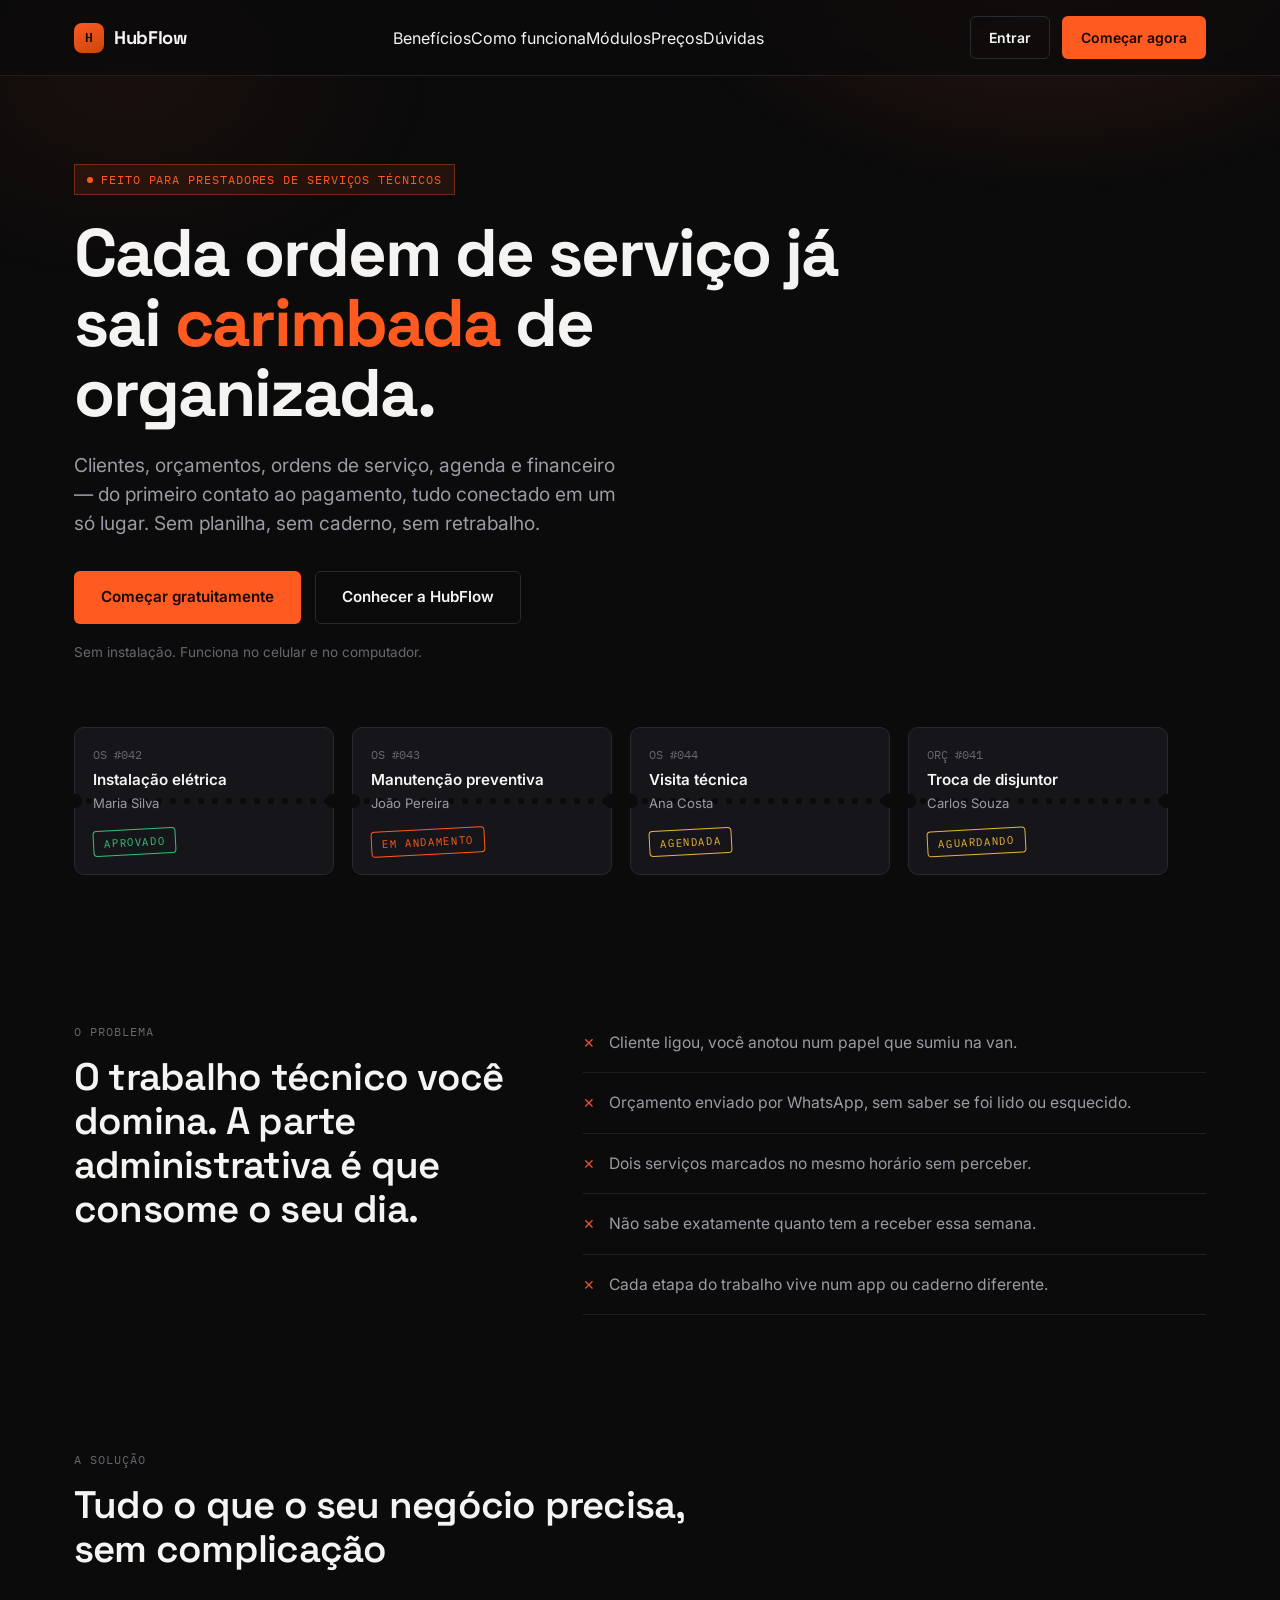
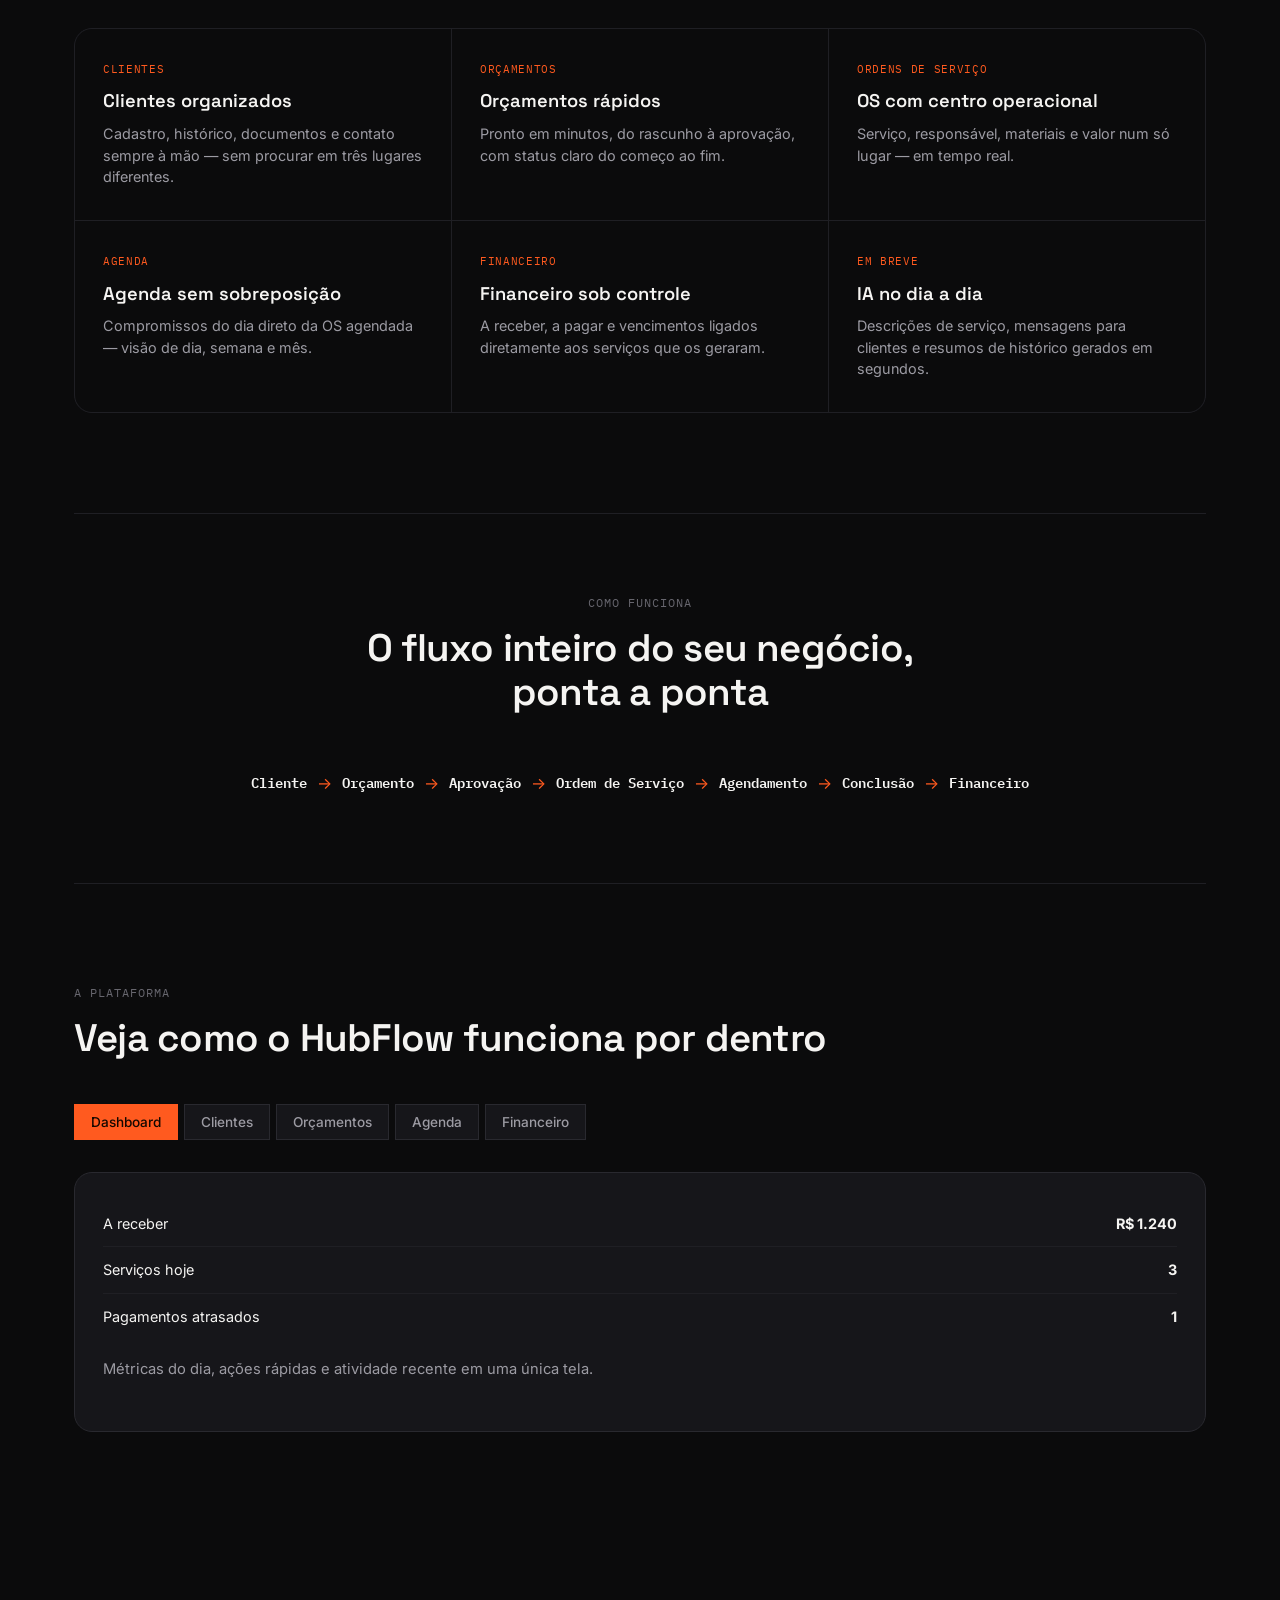
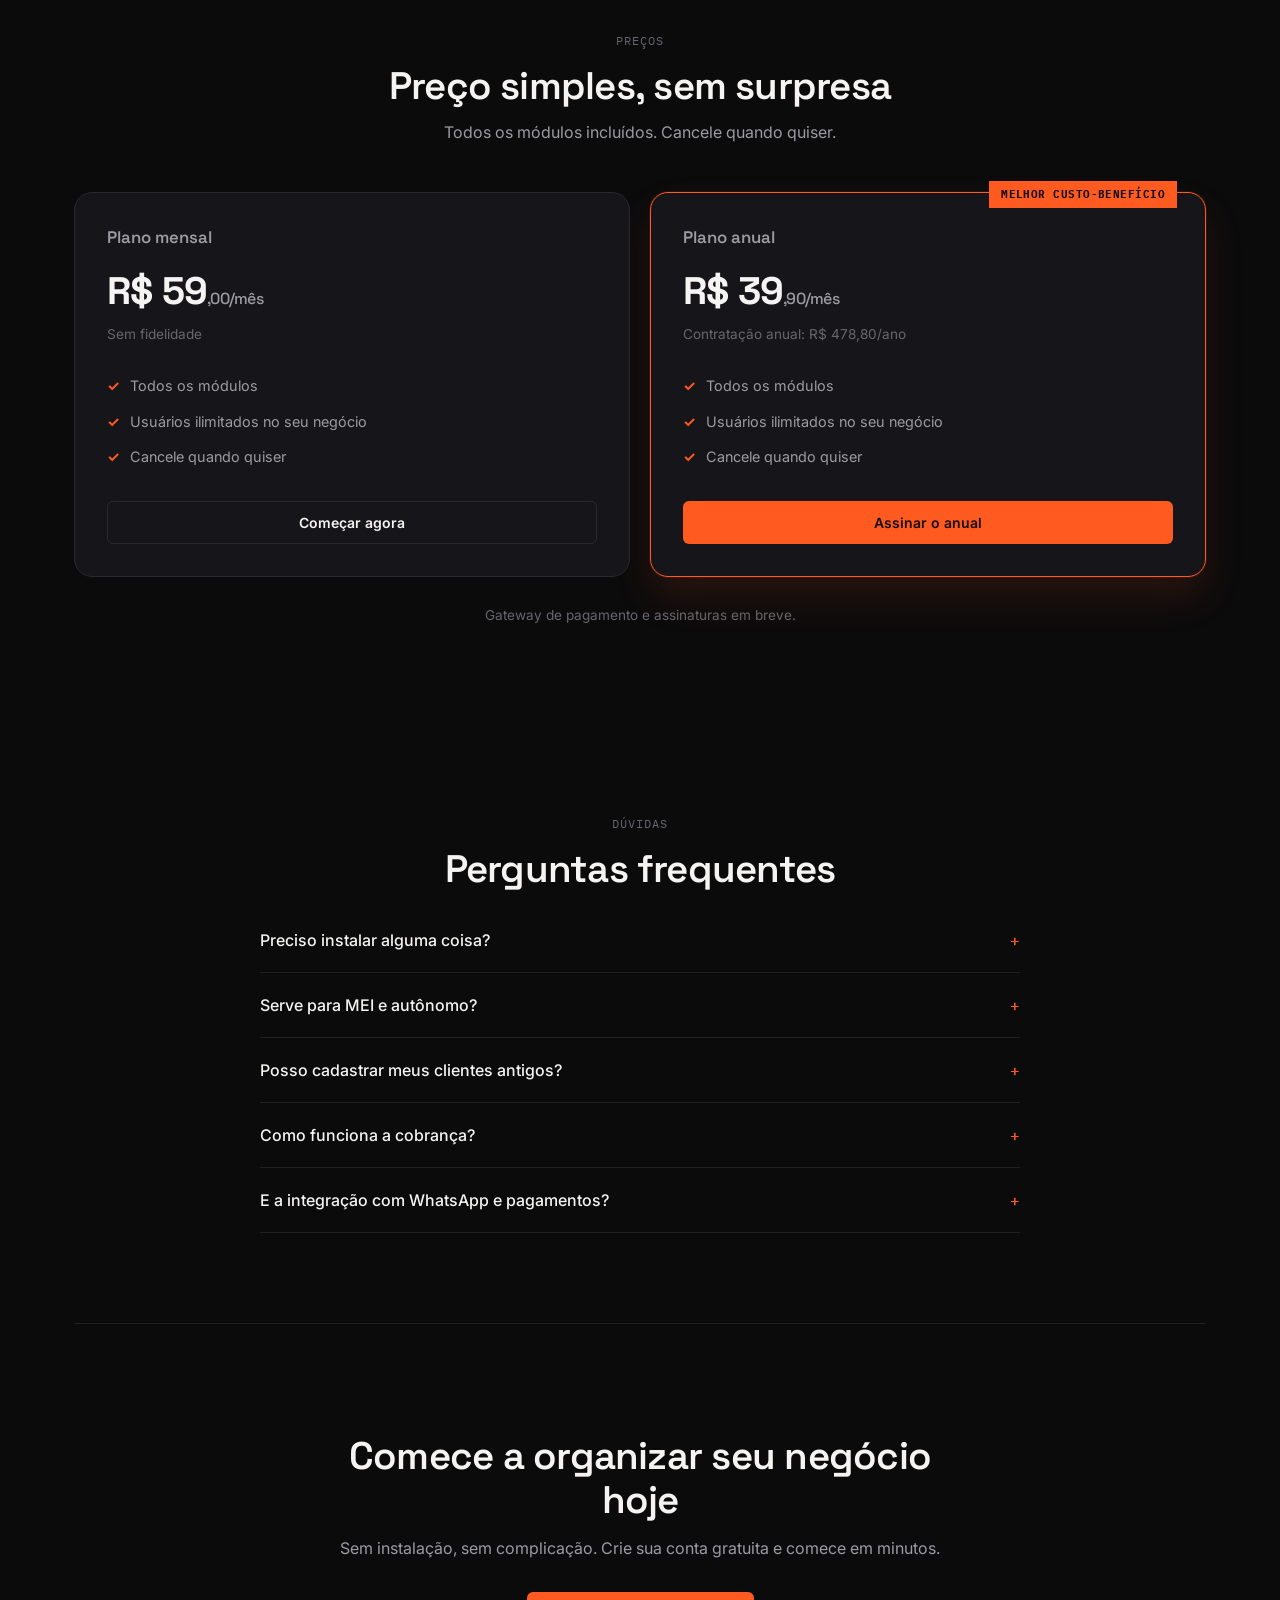
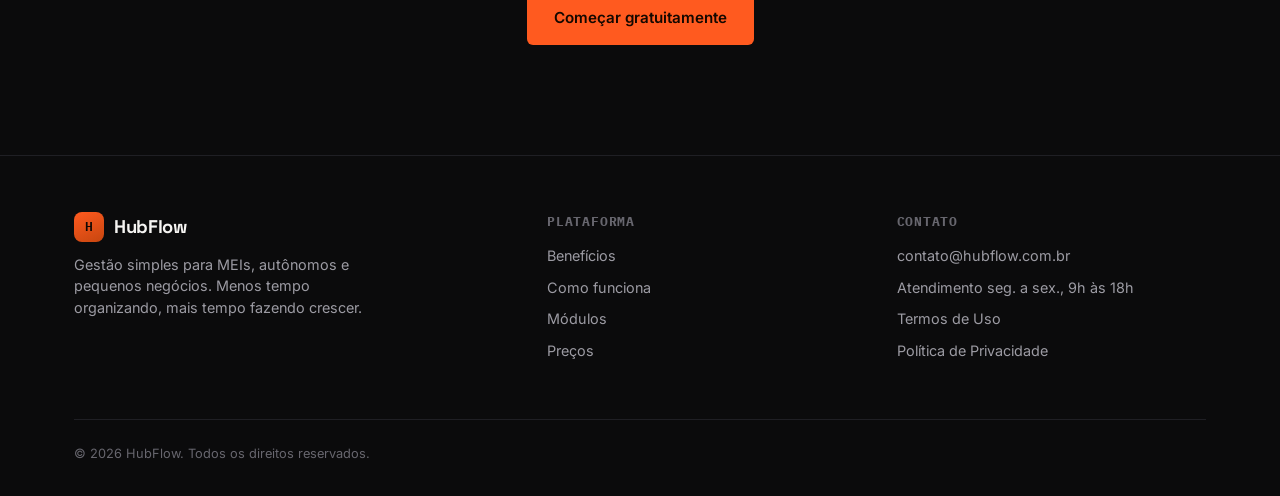
==== PASTA HUBFLOW/landing/index.html @ fb86ac9e "Add files via upload" ====
<!DOCTYPE html>
<html lang="pt-BR">
<head>
<meta charset="UTF-8">
<meta name="viewport" content="width=device-width, initial-scale=1.0">
<title>HubFlow — Organize seu trabalho. Profissionalize seu negócio.</title>
<meta name="description" content="HubFlow reúne clientes, orçamentos, ordens de serviço, agenda e financeiro em um só lugar. Feito para prestadores de serviços técnicos.">
<link rel="preconnect" href="https://fonts.googleapis.com">
<link href="https://fonts.googleapis.com/css2?family=Space+Grotesk:wght@500;600;700&family=Inter:wght@400;500;600;700&family=IBM+Plex+Mono:wght@500;600&display=swap" rel="stylesheet">
<style>
  :root {
    --bg: #0B0B0C;
    --bg-elevated: #16161A;
    --bg-elevated-2: #1D1D22;
    --border: #29292F;
    --border-soft: #1F1F24;
    --text-primary: #F5F4F2;
    --text-secondary: #9C9BA3;
    --text-tertiary: #67666E;
    --accent: #FF5A1F;
    --accent-dim: #C7460F;
    --accent-soft: rgba(255,90,31,0.1);
    --success: #33C17A;
    --warning: #E8B339;
    --font-display: 'Space Grotesk', 'Segoe UI', sans-serif;
    --font-body: 'Inter', 'Segoe UI', sans-serif;
    --font-mono: 'IBM Plex Mono', ui-monospace, monospace;
    --radius-sm: 6px;
    --radius-md: 10px;
    --radius-lg: 18px;
  }
  * { box-sizing: border-box; margin: 0; padding: 0; }
  html { scroll-behavior: smooth; }
  body {
    background: var(--bg);
    color: var(--text-primary);
    font-family: var(--font-body);
    line-height: 1.5;
    -webkit-font-smoothing: antialiased;
  }
  a { color: inherit; text-decoration: none; }
  img, svg { display: block; max-width: 100%; }
  .wrap { max-width: 1180px; margin: 0 auto; padding: 0 24px; }
  section { position: relative; }

  /* ambient texture */
  body::before {
    content: "";
    position: fixed; inset: 0;
    background:
      radial-gradient(680px 420px at 82% -6%, rgba(255,90,31,0.14), transparent 60%),
      radial-gradient(520px 360px at 10% 8%, rgba(255,90,31,0.06), transparent 60%);
    pointer-events: none;
    z-index: 0;
  }

  /* ---------- HEADER ---------- */
  header {
    position: sticky; top: 0; z-index: 50;
    backdrop-filter: blur(14px);
    background: rgba(11,11,12,0.72);
    border-bottom: 1px solid var(--border-soft);
  }
  .nav {
    display: flex; align-items: center; justify-content: space-between;
    padding: 16px 24px;
  }
  .logo {
    display: flex; align-items: center; gap: 10px;
    font-family: var(--font-display); font-weight: 700; font-size: 1.15rem;
    letter-spacing: -0.02em;
  }
  .logo-mark {
    width: 30px; height: 30px; border-radius: 8px;
    background: linear-gradient(155deg, var(--accent), var(--accent-dim));
    display: flex; align-items: center; justify-content: center;
    font-family: var(--font-mono); font-weight: 600; font-size: 0.8rem; color: #100804;
  }
  nav .links { display: flex; gap: 32px; font-size: 0.9rem; color: var(--text-secondary); }
  nav .links a:hover { color: var(--text-primary); }
  .nav-actions { display: flex; align-items: center; gap: 12px; }
  .links, .nav-actions { display: none; }
  @media (min-width: 860px) { .links, .nav-actions { display: flex; } }

  .btn {
    font-family: var(--font-body); font-weight: 600; font-size: 0.875rem;
    padding: 10px 18px; border-radius: var(--radius-sm);
    border: 1px solid transparent; cursor: pointer; transition: all .15s ease;
    display: inline-flex; align-items: center; gap: 8px; white-space: nowrap;
  }
  .btn-primary { background: var(--accent); color: #140800; }
  .btn-primary:hover { background: #FF6E3B; transform: translateY(-1px); }
  .btn-ghost { background: transparent; color: var(--text-primary); border-color: var(--border); }
  .btn-ghost:hover { border-color: #45454d; background: var(--bg-elevated); }
  .btn-lg { padding: 14px 26px; font-size: 0.95rem; }

  /* ---------- HERO ---------- */
  .hero { padding: 88px 0 40px; z-index: 1; }
  .eyebrow {
    display: inline-flex; align-items: center; gap: 8px;
    font-family: var(--font-mono); font-size: 0.72rem; letter-spacing: 0.08em;
    color: var(--accent); text-transform: uppercase;
    border: 1px solid rgba(255,90,31,0.35); background: var(--accent-soft);
    padding: 6px 12px; border-radius: var(--radius-full); margin-bottom: 24px;
  }
  .eyebrow::before { content: ""; width: 6px; height: 6px; border-radius: 50%; background: var(--accent); }
  h1.hero-title {
    font-family: var(--font-display); font-weight: 700; letter-spacing: -0.03em;
    font-size: clamp(2.4rem, 5.4vw, 4.2rem); line-height: 1.04; max-width: 820px;
  }
  .hero-title .accent { color: var(--accent); }
  .hero-sub {
    margin-top: 22px; font-size: clamp(1.05rem, 2vw, 1.2rem); color: var(--text-secondary);
    max-width: 560px;
  }
  .hero-ctas { display: flex; flex-wrap: wrap; gap: 14px; margin-top: 34px; }
  .hero-note { margin-top: 18px; font-size: 0.85rem; color: var(--text-tertiary); }

  /* ---------- TICKET RAIL (signature element) ---------- */
  .ticket-rail {
    margin-top: 64px; display: flex; gap: 18px; overflow-x: auto;
    padding-bottom: 12px; scroll-snap-type: x proximity;
  }
  .ticket-rail::-webkit-scrollbar { height: 6px; }
  .ticket-rail::-webkit-scrollbar-thumb { background: var(--border); border-radius: 3px; }
  .ticket {
    scroll-snap-align: start; flex: 0 0 260px;
    background: var(--bg-elevated);
    border: 1px solid var(--border);
    border-radius: var(--radius-md);
    padding: 18px;
    position: relative;
    background-image: radial-gradient(circle, var(--bg) 3px, transparent 3.5px);
    background-size: 14px 100%;
    background-position: -7px 0;
  }
  .ticket::before, .ticket::after {
    content: ""; position: absolute; top: 50%; transform: translateY(-50%);
    width: 14px; height: 14px; border-radius: 50%; background: var(--bg);
  }
  .ticket::before { left: -7px; } .ticket::after { right: -7px; }
  .ticket-num { font-family: var(--font-mono); font-size: 0.72rem; color: var(--text-tertiary); }
  .ticket-title { font-weight: 600; margin-top: 6px; font-size: 0.95rem; }
  .ticket-client { font-size: 0.82rem; color: var(--text-secondary); margin-top: 2px; }
  .stamp {
    margin-top: 16px; display: inline-block; font-family: var(--font-mono);
    font-size: 0.68rem; letter-spacing: 0.06em; text-transform: uppercase;
    padding: 4px 10px; border-radius: 4px; border: 1.5px solid currentColor;
    transform: rotate(-3deg);
  }
  .stamp.approved { color: var(--success); }
  .stamp.pending { color: var(--warning); }
  .stamp.progress { color: var(--accent); }

  /* ---------- PROBLEM / SOLUTION ---------- */
  .split {
    display: grid; gap: 48px; padding: 96px 0;
    grid-template-columns: 1fr; align-items: start;
  }
  @media (min-width: 900px) { .split { grid-template-columns: 0.85fr 1.15fr; } }
  .kicker {
    font-family: var(--font-mono); font-size: 0.75rem; letter-spacing: 0.08em;
    text-transform: uppercase; color: var(--text-tertiary); margin-bottom: 14px;
  }
  h2 {
    font-family: var(--font-display); font-weight: 600; letter-spacing: -0.02em;
    font-size: clamp(1.7rem, 3vw, 2.4rem); line-height: 1.15;
  }
  .problem-list { list-style: none; margin-top: 8px; }
  .problem-list li {
    display: flex; gap: 14px; padding: 18px 0; border-bottom: 1px solid var(--border-soft);
    color: var(--text-secondary); font-size: 0.98rem;
  }
  .problem-list li:first-child { padding-top: 0; }
  .problem-list .x {
    font-family: var(--font-mono); color: var(--danger, #E8503A); flex-shrink: 0; font-size: 0.85rem; margin-top: 2px;
  }

  /* ---------- FEATURES ---------- */
  .features { padding: 40px 0 100px; }
  .features-head { max-width: 620px; margin-bottom: 56px; }
  .feature-grid {
    display: grid; grid-template-columns: 1fr; gap: 1px;
    background: var(--border-soft); border: 1px solid var(--border-soft); border-radius: var(--radius-lg);
    overflow: hidden;
  }
  @media (min-width: 700px) { .feature-grid { grid-template-columns: 1fr 1fr; } }
  @media (min-width: 1024px) { .feature-grid { grid-template-columns: 1fr 1fr 1fr; } }
  .feature-card {
    background: var(--bg); padding: 32px 28px; transition: background .2s ease;
  }
  .feature-card:hover { background: var(--bg-elevated); }
  .feature-tag {
    font-family: var(--font-mono); font-size: 0.7rem; color: var(--accent);
    text-transform: uppercase; letter-spacing: 0.06em;
  }
  .feature-card h3 {
    font-family: var(--font-display); font-size: 1.15rem; font-weight: 600; margin-top: 10px;
  }
  .feature-card p { color: var(--text-secondary); font-size: 0.9rem; margin-top: 8px; }

  /* ---------- FLOW ---------- */
  .flow { padding: 80px 0; border-top: 1px solid var(--border-soft); border-bottom: 1px solid var(--border-soft); }
  .flow-steps {
    display: flex; flex-wrap: wrap; gap: 0; margin-top: 48px; align-items: center;
    justify-content: center;
  }
  .flow-step {
    display: flex; align-items: center; gap: 10px;
    font-family: var(--font-mono); font-size: 0.85rem; color: var(--text-secondary);
    padding: 10px 6px;
  }
  .flow-step b { color: var(--text-primary); font-weight: 600; }
  .flow-arrow { color: var(--accent); font-size: 1rem; padding: 0 4px; }

  /* ---------- PLATFORM PREVIEW ---------- */
  .platform { padding: 100px 0; }
  .tabs {
    display: flex; gap: 6px; margin-top: 44px; overflow-x: auto; padding-bottom: 4px;
  }
  .tab-btn {
    font-family: var(--font-body); font-size: 0.85rem; font-weight: 500; color: var(--text-secondary);
    background: var(--bg-elevated); border: 1px solid var(--border); padding: 9px 16px;
    border-radius: var(--radius-full); cursor: pointer; white-space: nowrap; transition: all .15s;
  }
  .tab-btn.active { color: #140800; background: var(--accent); border-color: var(--accent); }
  .tab-panel {
    display: none; margin-top: 28px; border: 1px solid var(--border); border-radius: var(--radius-lg);
    background: var(--bg-elevated); padding: 28px; min-height: 260px;
  }
  .tab-panel.active { display: block; }
  .tab-panel .panel-desc { color: var(--text-secondary); font-size: 0.92rem; margin-top: 18px; }
  .mock-row { display: flex; justify-content: space-between; align-items: center; padding: 12px 0; border-bottom: 1px solid var(--border-soft); font-size: 0.9rem; }
  .mock-row:last-of-type { border-bottom: none; }
  .pill { font-family: var(--font-mono); font-size: 0.7rem; padding: 3px 9px; border-radius: var(--radius-full); }
  .pill.green { color: var(--success); background: rgba(51,193,122,0.12); }
  .pill.yellow { color: var(--warning); background: rgba(232,179,57,0.12); }
  .pill.grey { color: var(--text-tertiary); background: var(--bg-elevated-2); }

  /* ---------- PRICING ---------- */
  .pricing { padding: 100px 0; }
  .price-grid { display: grid; gap: 20px; margin-top: 48px; grid-template-columns: 1fr; }
  @media (min-width: 700px) { .price-grid { grid-template-columns: 1fr 1fr; } }
  .price-card {
    border: 1px solid var(--border); border-radius: var(--radius-lg); padding: 32px;
    background: var(--bg-elevated); position: relative;
  }
  .price-card.highlight { border-color: var(--accent); box-shadow: 0 0 0 1px var(--accent-soft), 0 20px 40px rgba(255,90,31,0.12); }
  .price-badge {
    position: absolute; top: -12px; right: 28px; background: var(--accent); color: #140800;
    font-size: 0.7rem; font-weight: 700; padding: 5px 12px; border-radius: var(--radius-full);
    font-family: var(--font-mono); text-transform: uppercase; letter-spacing: 0.04em;
  }
  .price-card h3 { font-family: var(--font-display); font-size: 1.05rem; font-weight: 600; color: var(--text-secondary); }
  .price-value { font-family: var(--font-display); font-size: 2.4rem; font-weight: 700; margin-top: 12px; letter-spacing: -0.02em; }
  .price-value span { font-size: 1rem; color: var(--text-secondary); font-weight: 500; }
  .price-sub { color: var(--text-tertiary); font-size: 0.85rem; margin-top: 4px; }
  .price-features { list-style: none; margin-top: 24px; }
  .price-features li { display: flex; gap: 10px; font-size: 0.9rem; color: var(--text-secondary); padding: 7px 0; }
  .price-features li::before { content: "✓"; color: var(--accent); font-weight: 700; }
  .price-card .btn { width: 100%; justify-content: center; margin-top: 26px; }

  /* ---------- FAQ ---------- */
  .faq { padding: 90px 0; max-width: 760px; margin: 0 auto; }
  .faq-item { border-bottom: 1px solid var(--border-soft); }
  .faq-q {
    width: 100%; text-align: left; background: none; border: none; color: var(--text-primary);
    font-family: var(--font-body); font-size: 1rem; font-weight: 500; padding: 22px 0;
    display: flex; justify-content: space-between; align-items: center; cursor: pointer;
  }
  .faq-q .icon { color: var(--accent); font-family: var(--font-mono); transition: transform .2s; }
  .faq-item.open .icon { transform: rotate(45deg); }
  .faq-a { max-height: 0; overflow: hidden; transition: max-height .25s ease; color: var(--text-secondary); font-size: 0.92rem; }
  .faq-item.open .faq-a { max-height: 200px; padding-bottom: 22px; }

  /* ---------- CTA FINAL ---------- */
  .cta-final {
    padding: 110px 0; text-align: center; border-top: 1px solid var(--border-soft);
  }
  .cta-final h2 { max-width: 640px; margin: 0 auto; }
  .cta-final .hero-ctas { justify-content: center; margin-top: 32px; }

  /* ---------- FOOTER ---------- */
  footer { border-top: 1px solid var(--border-soft); padding: 56px 0 32px; }
  .footer-grid { display: grid; gap: 40px; grid-template-columns: 1fr; }
  @media (min-width: 700px) { .footer-grid { grid-template-columns: 1.4fr 1fr 1fr; } }
  .footer-grid h4 { font-size: 0.8rem; text-transform: uppercase; letter-spacing: 0.06em; color: var(--text-tertiary); margin-bottom: 14px; font-family: var(--font-mono); }
  .footer-grid ul { list-style: none; }
  .footer-grid li { margin-bottom: 10px; font-size: 0.9rem; color: var(--text-secondary); }
  .footer-grid li a:hover { color: var(--text-primary); }
  .footer-bottom {
    margin-top: 48px; padding-top: 24px; border-top: 1px solid var(--border-soft);
    display: flex; flex-wrap: wrap; gap: 12px; justify-content: space-between;
    font-size: 0.8rem; color: var(--text-tertiary);
  }

  /* reveal on scroll */
  .reveal { opacity: 0; transform: translateY(16px); transition: opacity .5s ease, transform .5s ease; }
  .reveal.in { opacity: 1; transform: none; }

  @media (prefers-reduced-motion: reduce) {
    * { transition: none !important; scroll-behavior: auto !important; }
  }
</style>
</head>
<body>

<header>
  <div class="nav wrap">
    <div class="logo"><span class="logo-mark">H</span>HubFlow</div>
    <nav class="links">
      <a href="#beneficios">Benefícios</a>
      <a href="#como-funciona">Como funciona</a>
      <a href="#modulos">Módulos</a>
      <a href="#precos">Preços</a>
      <a href="#duvidas">Dúvidas</a>
    </nav>
    <div class="nav-actions">
      <a href="/login" class="btn btn-ghost">Entrar</a>
      <a href="/cadastro" class="btn btn-primary">Começar agora</a>
    </div>
  </div>
</header>

<main class="wrap">

  <!-- HERO -->
  <section class="hero">
    <span class="eyebrow">Feito para prestadores de serviços técnicos</span>
    <h1 class="hero-title">Cada ordem de serviço já sai <span class="accent">carimbada</span> de organizada.</h1>
    <p class="hero-sub">Clientes, orçamentos, ordens de serviço, agenda e financeiro — do primeiro contato ao pagamento, tudo conectado em um só lugar. Sem planilha, sem caderno, sem retrabalho.</p>
    <div class="hero-ctas">
      <a href="/cadastro" class="btn btn-primary btn-lg">Começar gratuitamente</a>
      <a href="#como-funciona" class="btn btn-ghost btn-lg">Conhecer a HubFlow</a>
    </div>
    <p class="hero-note">Sem instalação. Funciona no celular e no computador.</p>

    <div class="ticket-rail" aria-hidden="true">
      <div class="ticket">
        <div class="ticket-num">OS #042</div>
        <div class="ticket-title">Instalação elétrica</div>
        <div class="ticket-client">Maria Silva</div>
        <span class="stamp approved">Aprovado</span>
      </div>
      <div class="ticket">
        <div class="ticket-num">OS #043</div>
        <div class="ticket-title">Manutenção preventiva</div>
        <div class="ticket-client">João Pereira</div>
        <span class="stamp progress">Em andamento</span>
      </div>
      <div class="ticket">
        <div class="ticket-num">OS #044</div>
        <div class="ticket-title">Visita técnica</div>
        <div class="ticket-client">Ana Costa</div>
        <span class="stamp pending">Agendada</span>
      </div>
      <div class="ticket">
        <div class="ticket-num">ORÇ #041</div>
        <div class="ticket-title">Troca de disjuntor</div>
        <div class="ticket-client">Carlos Souza</div>
        <span class="stamp pending">Aguardando</span>
      </div>
    </div>
  </section>

  <!-- PROBLEMA / SOLUÇÃO -->
  <section class="split reveal" id="beneficios">
    <div>
      <div class="kicker">O problema</div>
      <h2>O trabalho técnico você domina. A parte administrativa é que consome o seu dia.</h2>
    </div>
    <ul class="problem-list">
      <li><span class="x">✕</span> Cliente ligou, você anotou num papel que sumiu na van.</li>
      <li><span class="x">✕</span> Orçamento enviado por WhatsApp, sem saber se foi lido ou esquecido.</li>
      <li><span class="x">✕</span> Dois serviços marcados no mesmo horário sem perceber.</li>
      <li><span class="x">✕</span> Não sabe exatamente quanto tem a receber essa semana.</li>
      <li><span class="x">✕</span> Cada etapa do trabalho vive num app ou caderno diferente.</li>
    </ul>
  </section>

  <!-- FEATURES -->
  <section class="features reveal" id="modulos">
    <div class="features-head">
      <div class="kicker">A solução</div>
      <h2>Tudo o que o seu negócio precisa, sem complicação</h2>
    </div>
    <div class="feature-grid">
      <div class="feature-card">
        <div class="feature-tag">Clientes</div>
        <h3>Clientes organizados</h3>
        <p>Cadastro, histórico, documentos e contato sempre à mão — sem procurar em três lugares diferentes.</p>
      </div>
      <div class="feature-card">
        <div class="feature-tag">Orçamentos</div>
        <h3>Orçamentos rápidos</h3>
        <p>Pronto em minutos, do rascunho à aprovação, com status claro do começo ao fim.</p>
      </div>
      <div class="feature-card">
        <div class="feature-tag">Ordens de serviço</div>
        <h3>OS com centro operacional</h3>
        <p>Serviço, responsável, materiais e valor num só lugar — em tempo real.</p>
      </div>
      <div class="feature-card">
        <div class="feature-tag">Agenda</div>
        <h3>Agenda sem sobreposição</h3>
        <p>Compromissos do dia direto da OS agendada — visão de dia, semana e mês.</p>
      </div>
      <div class="feature-card">
        <div class="feature-tag">Financeiro</div>
        <h3>Financeiro sob controle</h3>
        <p>A receber, a pagar e vencimentos ligados diretamente aos serviços que os geraram.</p>
      </div>
      <div class="feature-card">
        <div class="feature-tag">Em breve</div>
        <h3>IA no dia a dia</h3>
        <p>Descrições de serviço, mensagens para clientes e resumos de histórico gerados em segundos.</p>
      </div>
    </div>
  </section>

  <!-- FLUXO -->
  <section class="flow reveal" id="como-funciona">
    <div class="kicker" style="text-align:center">Como funciona</div>
    <h2 style="text-align:center; max-width: 640px; margin: 0 auto;">O fluxo inteiro do seu negócio, ponta a ponta</h2>
    <div class="flow-steps">
      <div class="flow-step"><b>Cliente</b></div><span class="flow-arrow">→</span>
      <div class="flow-step"><b>Orçamento</b></div><span class="flow-arrow">→</span>
      <div class="flow-step"><b>Aprovação</b></div><span class="flow-arrow">→</span>
      <div class="flow-step"><b>Ordem de Serviço</b></div><span class="flow-arrow">→</span>
      <div class="flow-step"><b>Agendamento</b></div><span class="flow-arrow">→</span>
      <div class="flow-step"><b>Conclusão</b></div><span class="flow-arrow">→</span>
      <div class="flow-step"><b>Financeiro</b></div>
    </div>
  </section>

  <!-- PLATAFORMA (preview interativo) -->
  <section class="platform reveal">
    <div class="kicker">A plataforma</div>
    <h2>Veja como o HubFlow funciona por dentro</h2>
    <div class="tabs" role="tablist">
      <button class="tab-btn active" data-tab="dashboard">Dashboard</button>
      <button class="tab-btn" data-tab="clientes">Clientes</button>
      <button class="tab-btn" data-tab="orcamentos">Orçamentos</button>
      <button class="tab-btn" data-tab="agenda">Agenda</button>
      <button class="tab-btn" data-tab="financeiro">Financeiro</button>
    </div>

    <div class="tab-panel active" data-panel="dashboard">
      <div class="mock-row"><span>A receber</span><b>R$ 1.240</b></div>
      <div class="mock-row"><span>Serviços hoje</span><b>3</b></div>
      <div class="mock-row"><span>Pagamentos atrasados</span><b>1</b></div>
      <p class="panel-desc">Métricas do dia, ações rápidas e atividade recente em uma única tela.</p>
    </div>
    <div class="tab-panel" data-panel="clientes">
      <div class="mock-row"><span>Maria Silva</span><span class="pill grey">(11) 99999-1234</span></div>
      <div class="mock-row"><span>João Pereira</span><span class="pill grey">(21) 98888-5678</span></div>
      <div class="mock-row"><span>Ana Costa</span><span class="pill grey">(31) 97777-4321</span></div>
      <p class="panel-desc">Cadastro completo com telefone, WhatsApp e histórico vinculado.</p>
    </div>
    <div class="tab-panel" data-panel="orcamentos">
      <div class="mock-row"><span>Orçamento #042</span><span class="pill green">Aprovado</span></div>
      <div class="mock-row"><span>Orçamento #041</span><span class="pill yellow">Aguardando</span></div>
      <div class="mock-row"><span>Orçamento #040</span><span class="pill grey">Rascunho</span></div>
      <p class="panel-desc">Do rascunho à aprovação, com status claro de cada um.</p>
    </div>
    <div class="tab-panel" data-panel="agenda">
      <div class="mock-row"><span>09:00 — Instalação elétrica</span></div>
      <div class="mock-row"><span>13:30 — Manutenção preventiva</span></div>
      <div class="mock-row"><span>16:00 — Visita técnica</span></div>
      <p class="panel-desc">Compromissos e serviços do dia sem conflito de horário.</p>
    </div>
    <div class="tab-panel" data-panel="financeiro">
      <div class="mock-row"><span>A receber</span><b>R$ 1.240</b></div>
      <div class="mock-row"><span>Recebido</span><b>R$ 3.480</b></div>
      <div class="mock-row"><span>Vencido</span><b>R$ 220</b></div>
      <p class="panel-desc">A receber, a pagar, pagamentos e vencimentos em um resumo direto.</p>
    </div>
  </section>

  <!-- PREÇOS -->
  <section class="pricing reveal" id="precos">
    <div class="kicker" style="text-align:center">Preços</div>
    <h2 style="text-align:center">Preço simples, sem surpresa</h2>
    <p style="text-align:center; color: var(--text-secondary); max-width:480px; margin: 12px auto 0;">Todos os módulos incluídos. Cancele quando quiser.</p>
    <div class="price-grid">
      <div class="price-card">
        <h3>Plano mensal</h3>
        <div class="price-value">R$ 59<span>,00/mês</span></div>
        <p class="price-sub">Sem fidelidade</p>
        <ul class="price-features">
          <li>Todos os módulos</li>
          <li>Usuários ilimitados no seu negócio</li>
          <li>Cancele quando quiser</li>
        </ul>
        <a href="/cadastro" class="btn btn-ghost">Começar agora</a>
      </div>
      <div class="price-card highlight">
        <span class="price-badge">Melhor custo-benefício</span>
        <h3>Plano anual</h3>
        <div class="price-value">R$ 39<span>,90/mês</span></div>
        <p class="price-sub">Contratação anual: R$ 478,80/ano</p>
        <ul class="price-features">
          <li>Todos os módulos</li>
          <li>Usuários ilimitados no seu negócio</li>
          <li>Cancele quando quiser</li>
        </ul>
        <a href="/cadastro" class="btn btn-primary">Assinar o anual</a>
      </div>
    </div>
    <p style="text-align:center; color: var(--text-tertiary); font-size:0.85rem; margin-top: 28px;">Gateway de pagamento e assinaturas em breve.</p>
  </section>

  <!-- FAQ -->
  <section class="faq reveal" id="duvidas">
    <div class="kicker" style="text-align:center">Dúvidas</div>
    <h2 style="text-align:center; margin-bottom: 16px;">Perguntas frequentes</h2>
    <div class="faq-list">
      <div class="faq-item">
        <button class="faq-q">Preciso instalar alguma coisa?<span class="icon">+</span></button>
        <div class="faq-a">Não. A HubFlow funciona direto no navegador, no computador ou no celular.</div>
      </div>
      <div class="faq-item">
        <button class="faq-q">Serve para MEI e autônomo?<span class="icon">+</span></button>
        <div class="faq-a">Sim. Foi pensada para prestadores de serviços técnicos, MEIs e pequenos negócios que hoje dependem de papel, planilha e WhatsApp.</div>
      </div>
      <div class="faq-item">
        <button class="faq-q">Posso cadastrar meus clientes antigos?<span class="icon">+</span></button>
        <div class="faq-a">Sim, você pode cadastrar seus clientes existentes a qualquer momento.</div>
      </div>
      <div class="faq-item">
        <button class="faq-q">Como funciona a cobrança?<span class="icon">+</span></button>
        <div class="faq-a">Plano mensal ou anual, sem fidelidade. Cancele quando quiser.</div>
      </div>
      <div class="faq-item">
        <button class="faq-q">E a integração com WhatsApp e pagamentos?<span class="icon">+</span></button>
        <div class="faq-a">Estão no roteiro da plataforma — chegam em breve.</div>
      </div>
    </div>
  </section>

  <!-- CTA FINAL -->
  <section class="cta-final reveal">
    <h2>Comece a organizar seu negócio hoje</h2>
    <p style="color: var(--text-secondary); margin-top: 14px;">Sem instalação, sem complicação. Crie sua conta gratuita e comece em minutos.</p>
    <div class="hero-ctas">
      <a href="/cadastro" class="btn btn-primary btn-lg">Começar gratuitamente</a>
    </div>
  </section>

</main>

<footer>
  <div class="wrap">
    <div class="footer-grid">
      <div>
        <div class="logo" style="margin-bottom: 12px;"><span class="logo-mark">H</span>HubFlow</div>
        <p style="color: var(--text-secondary); font-size: 0.9rem; max-width: 320px;">Gestão simples para MEIs, autônomos e pequenos negócios. Menos tempo organizando, mais tempo fazendo crescer.</p>
      </div>
      <div>
        <h4>Plataforma</h4>
        <ul>
          <li><a href="#beneficios">Benefícios</a></li>
          <li><a href="#como-funciona">Como funciona</a></li>
          <li><a href="#modulos">Módulos</a></li>
          <li><a href="#precos">Preços</a></li>
        </ul>
      </div>
      <div>
        <h4>Contato</h4>
        <ul>
          <li><a href="mailto:contato@hubflow.com.br">contato@hubflow.com.br</a></li>
          <li>Atendimento seg. a sex., 9h às 18h</li>
          <li><a href="/termos-de-uso">Termos de Uso</a></li>
          <li><a href="/politica-de-privacidade">Política de Privacidade</a></li>
        </ul>
      </div>
    </div>
    <div class="footer-bottom">
      <span>© 2026 HubFlow. Todos os direitos reservados.</span>
    </div>
  </div>
</footer>

<script>
  // Tabs
  document.querySelectorAll('.tab-btn').forEach(btn => {
    btn.addEventListener('click', () => {
      document.querySelectorAll('.tab-btn').forEach(b => b.classList.remove('active'));
      document.querySelectorAll('.tab-panel').forEach(p => p.classList.remove('active'));
      btn.classList.add('active');
      document.querySelector('.tab-panel[data-panel="' + btn.dataset.tab + '"]').classList.add('active');
    });
  });

  // FAQ accordion
  document.querySelectorAll('.faq-q').forEach(q => {
    q.addEventListener('click', () => {
      const item = q.closest('.faq-item');
      const wasOpen = item.classList.contains('open');
      document.querySelectorAll('.faq-item').forEach(i => i.classList.remove('open'));
      if (!wasOpen) item.classList.add('open');
    });
  });

  // Scroll reveal
  const observer = new IntersectionObserver((entries) => {
    entries.forEach(e => { if (e.isIntersecting) e.target.classList.add('in'); });
  }, { threshold: 0.12 });
  document.querySelectorAll('.reveal').forEach(el => observer.observe(el));
</script>

</body>
</html>
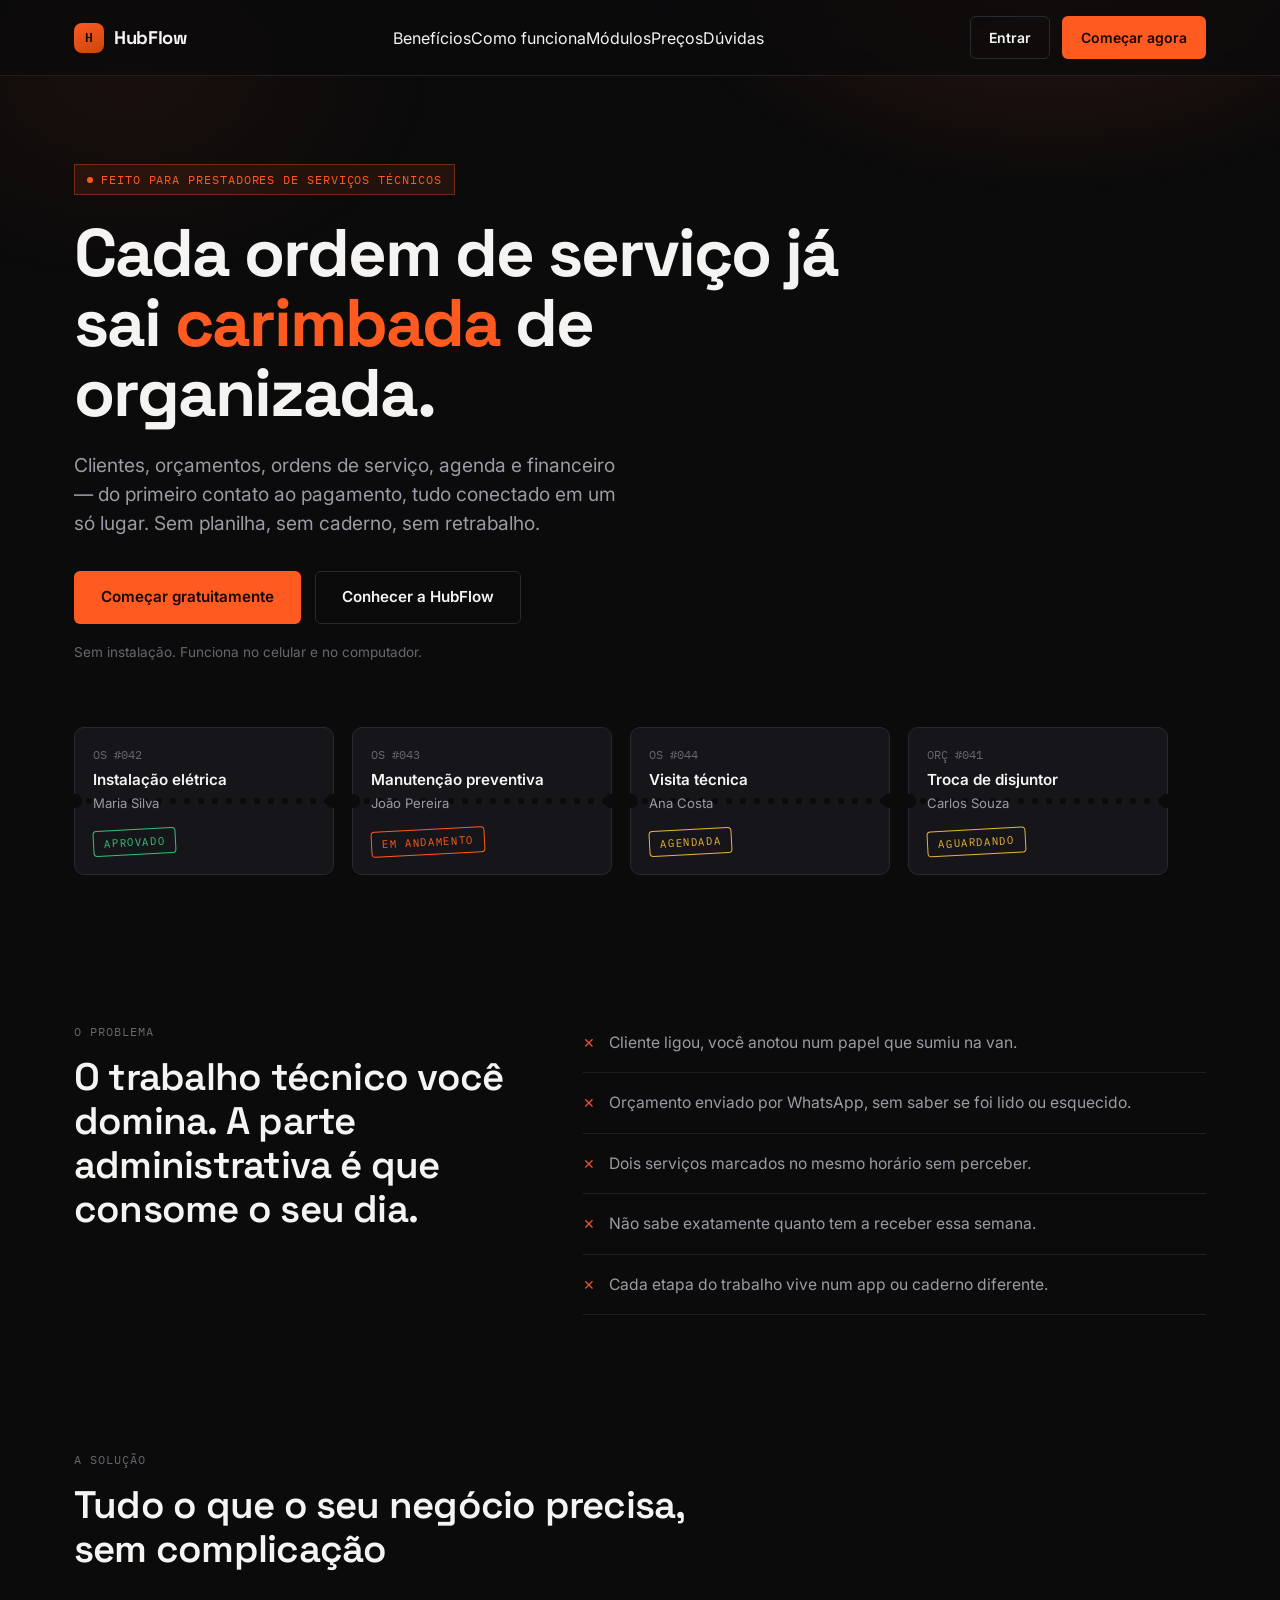
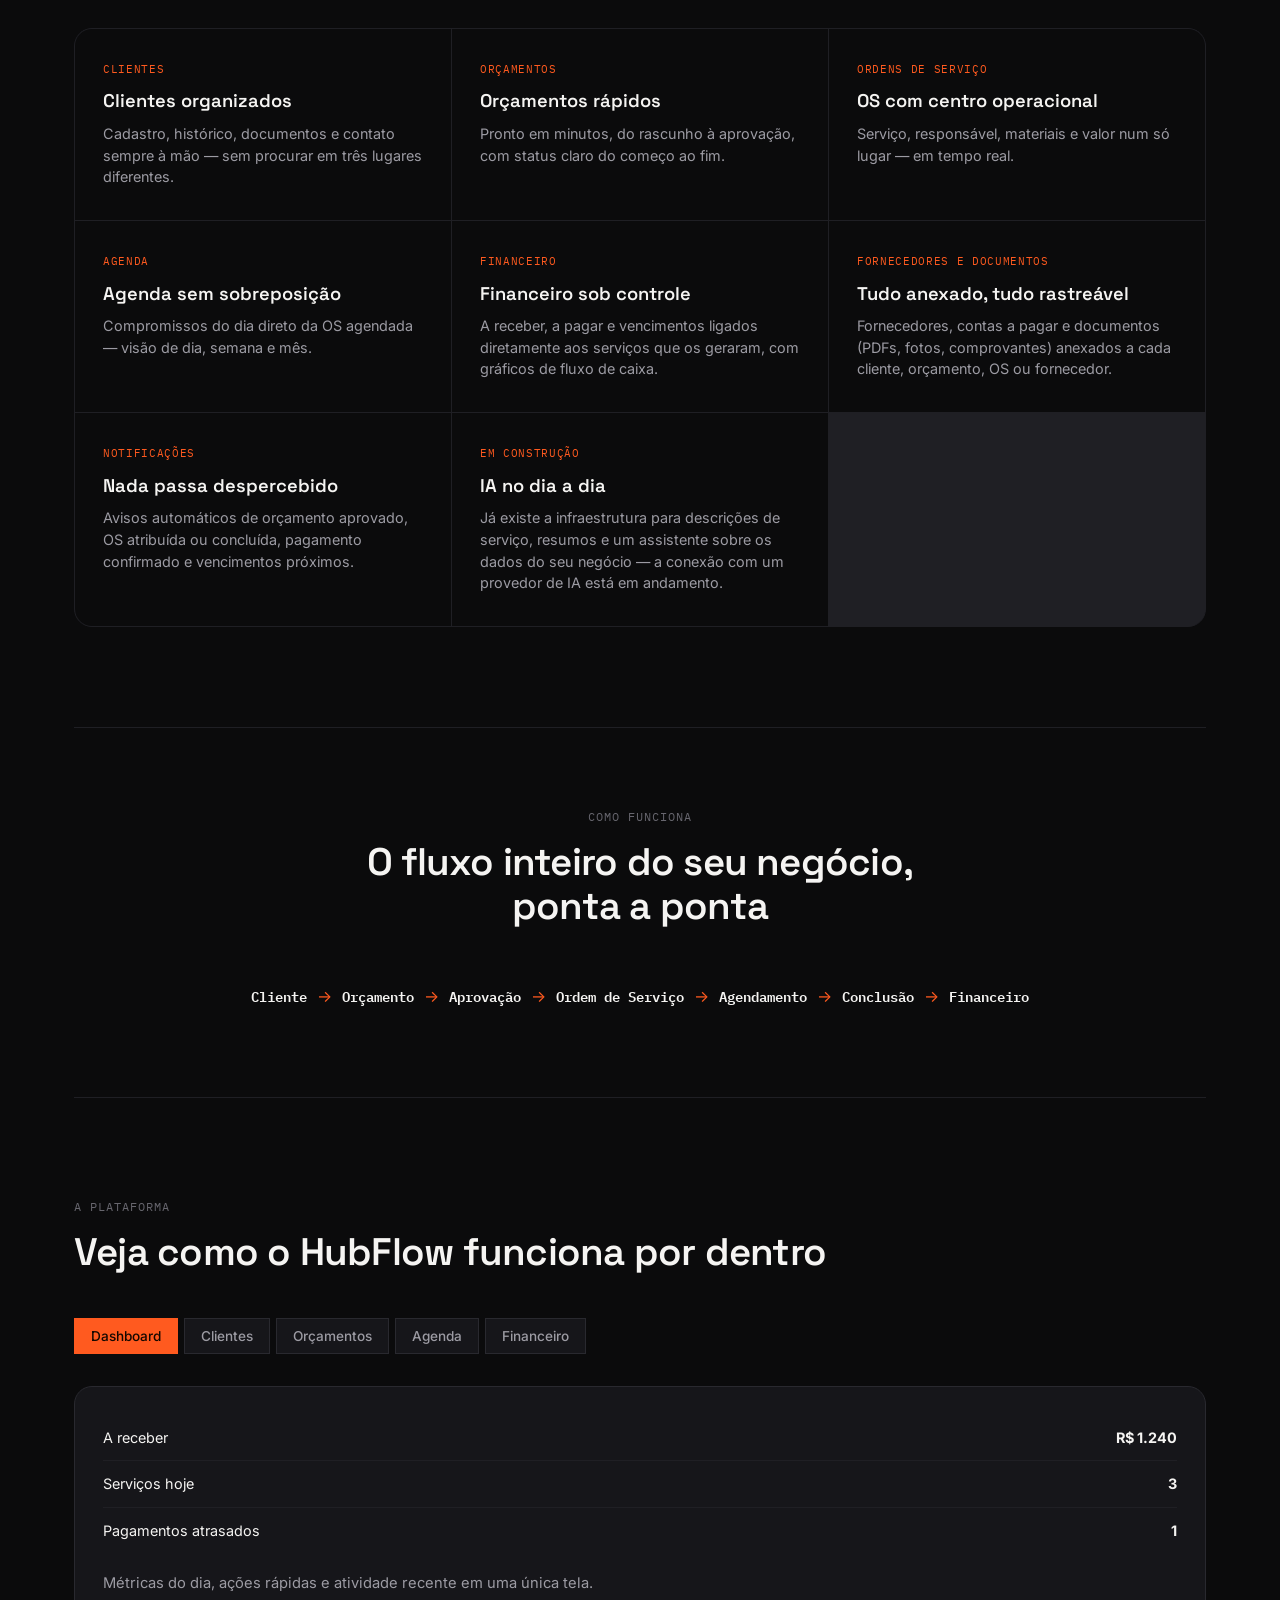
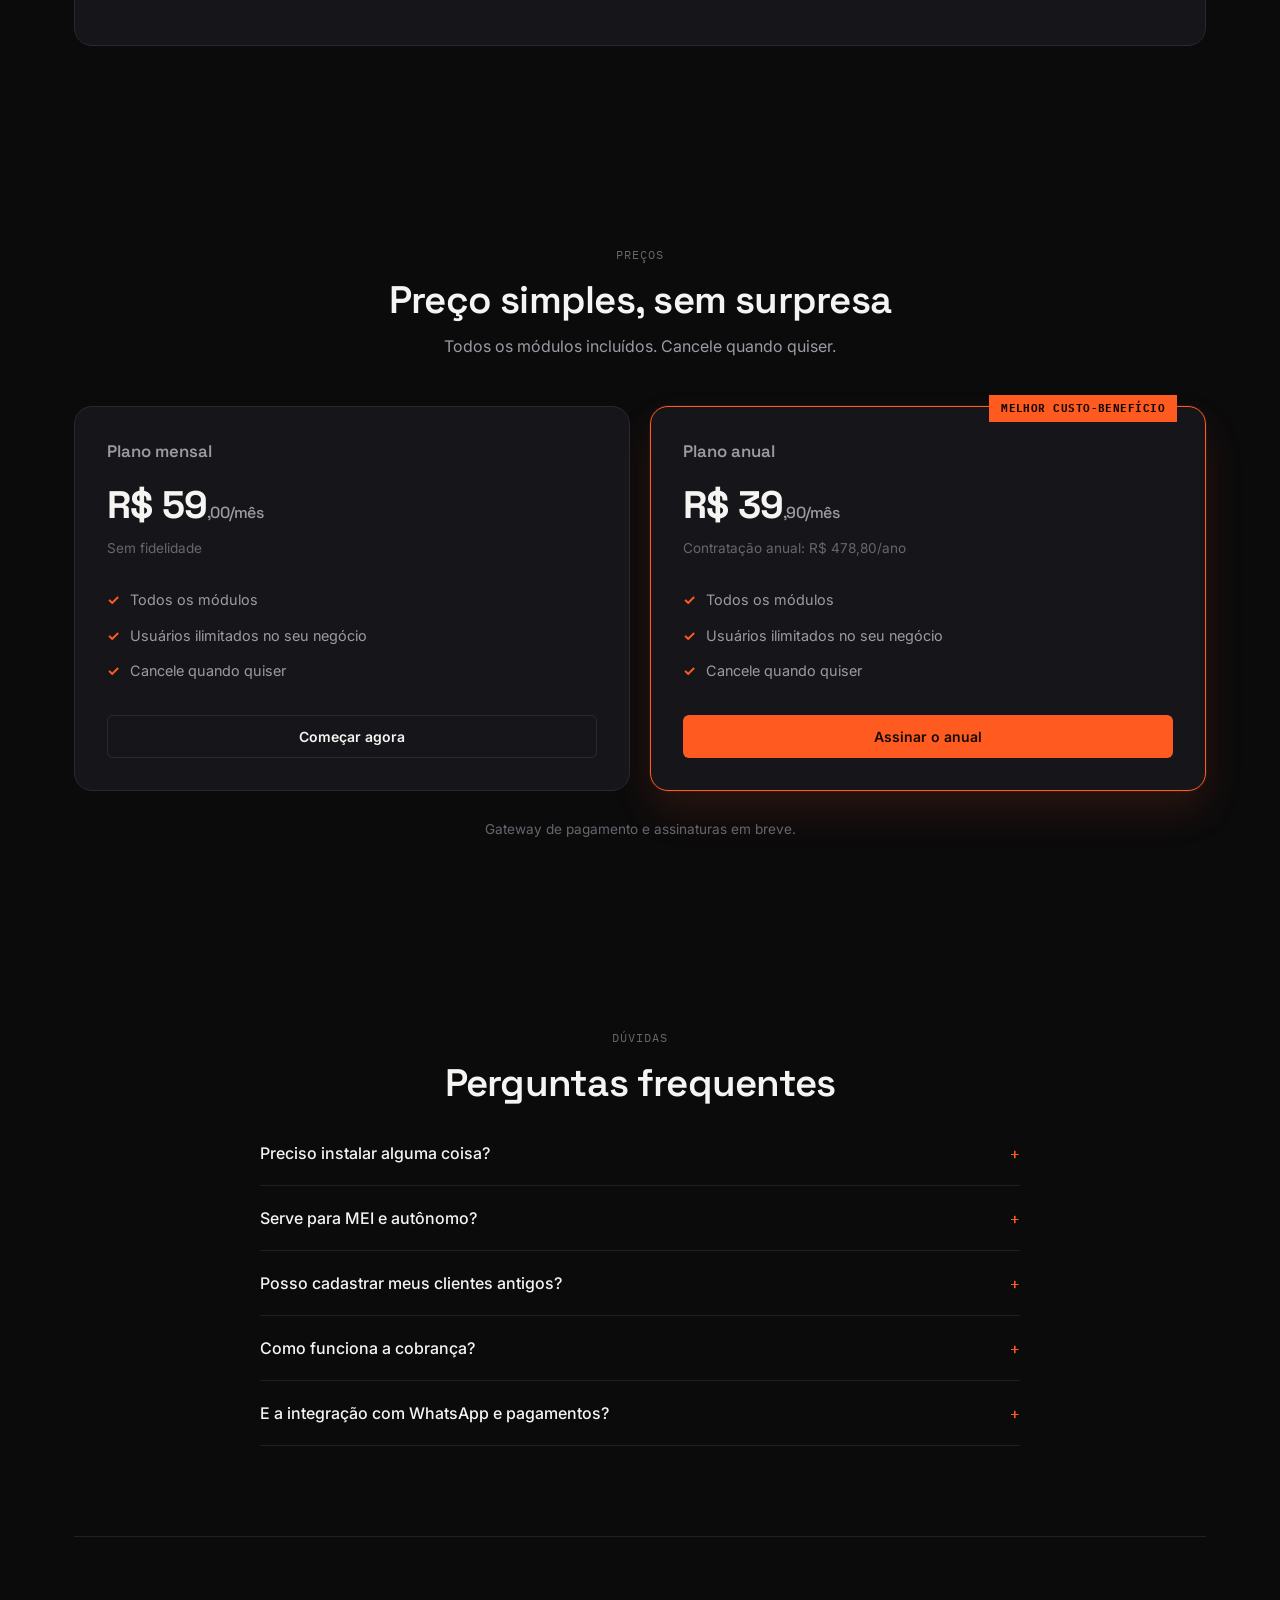
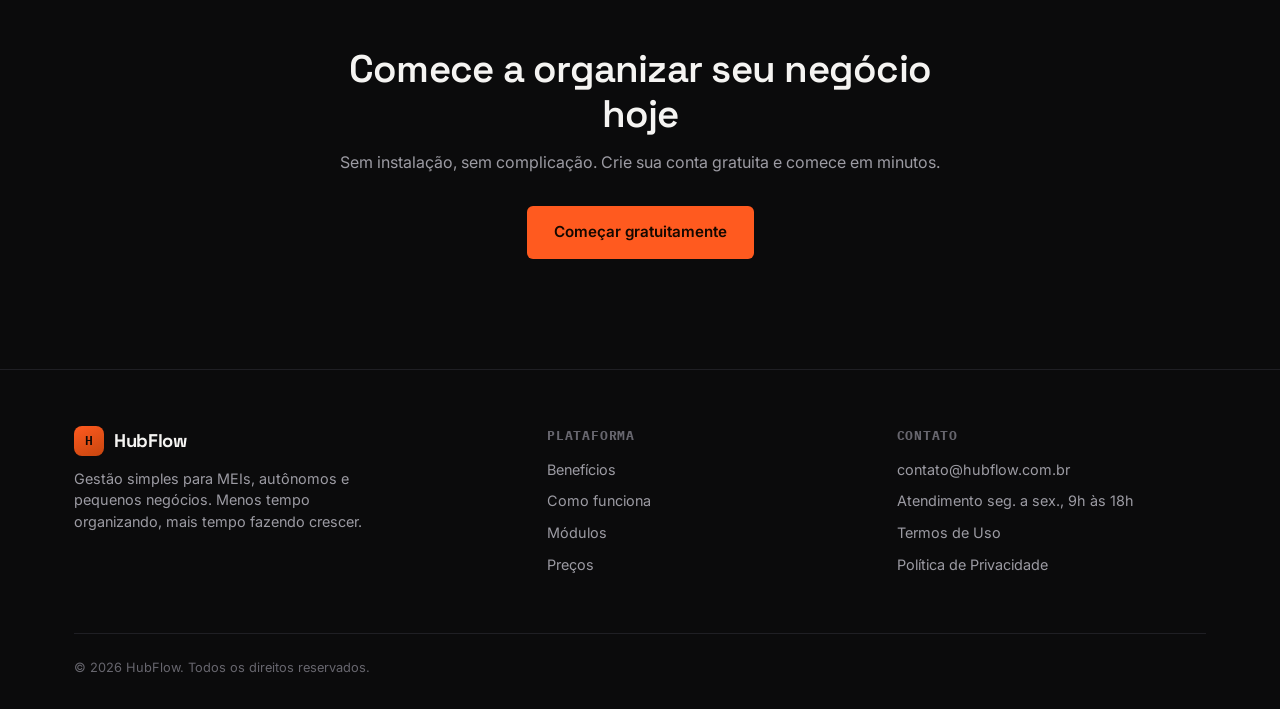
==== commit b3ee786d: "Bloco 3 (parte 5): documenta o estado atual e a refresh honesta da landing - docs/BACKEND.md: seção " ====
--- a/PASTA HUBFLOW/landing/index.html
+++ b/PASTA HUBFLOW/landing/index.html
@@ -408,12 +408,22 @@
       <div class="feature-card">
         <div class="feature-tag">Financeiro</div>
         <h3>Financeiro sob controle</h3>
-        <p>A receber, a pagar e vencimentos ligados diretamente aos serviços que os geraram.</p>
-      </div>
-      <div class="feature-card">
-        <div class="feature-tag">Em breve</div>
+        <p>A receber, a pagar e vencimentos ligados diretamente aos serviços que os geraram, com gráficos de fluxo de caixa.</p>
+      </div>
+      <div class="feature-card">
+        <div class="feature-tag">Fornecedores e documentos</div>
+        <h3>Tudo anexado, tudo rastreável</h3>
+        <p>Fornecedores, contas a pagar e documentos (PDFs, fotos, comprovantes) anexados a cada cliente, orçamento, OS ou fornecedor.</p>
+      </div>
+      <div class="feature-card">
+        <div class="feature-tag">Notificações</div>
+        <h3>Nada passa despercebido</h3>
+        <p>Avisos automáticos de orçamento aprovado, OS atribuída ou concluída, pagamento confirmado e vencimentos próximos.</p>
+      </div>
+      <div class="feature-card">
+        <div class="feature-tag">Em construção</div>
         <h3>IA no dia a dia</h3>
-        <p>Descrições de serviço, mensagens para clientes e resumos de histórico gerados em segundos.</p>
+        <p>Já existe a infraestrutura para descrições de serviço, resumos e um assistente sobre os dados do seu negócio — a conexão com um provedor de IA está em andamento.</p>
       </div>
     </div>
   </section>
